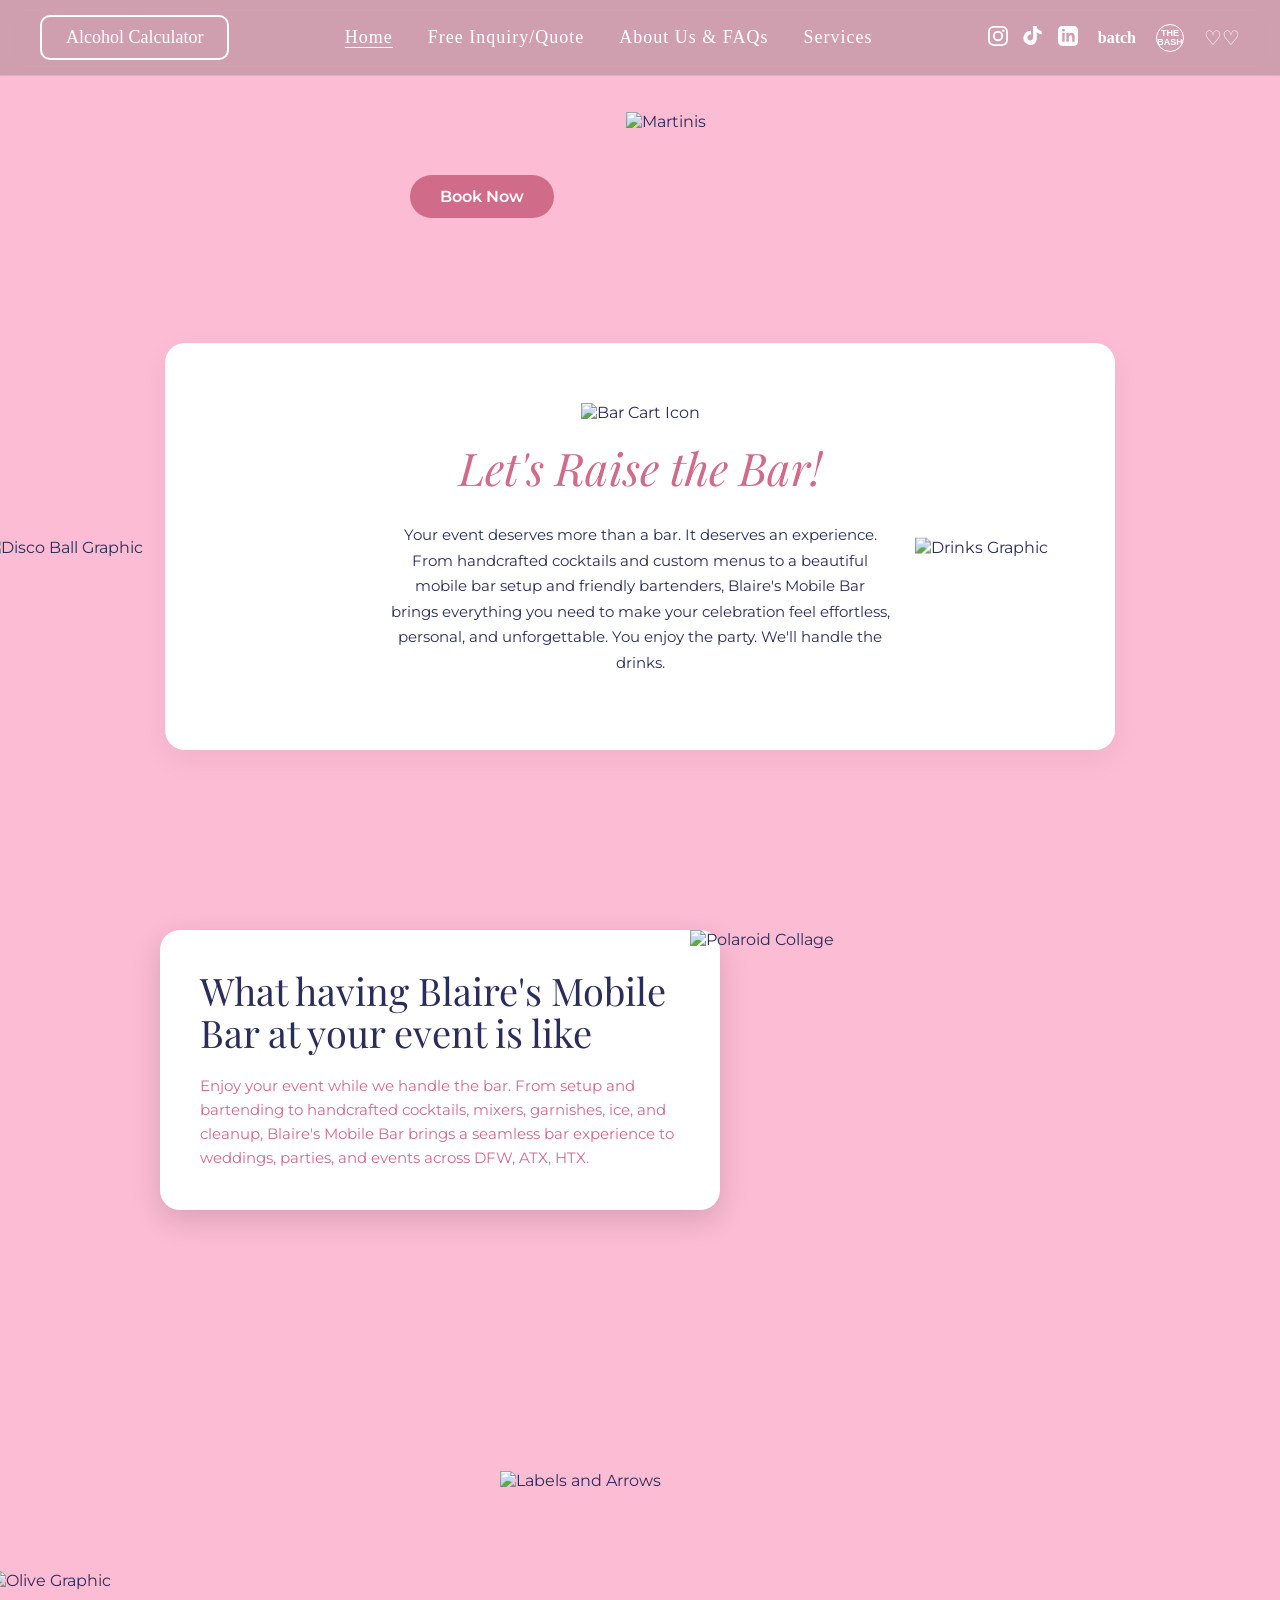
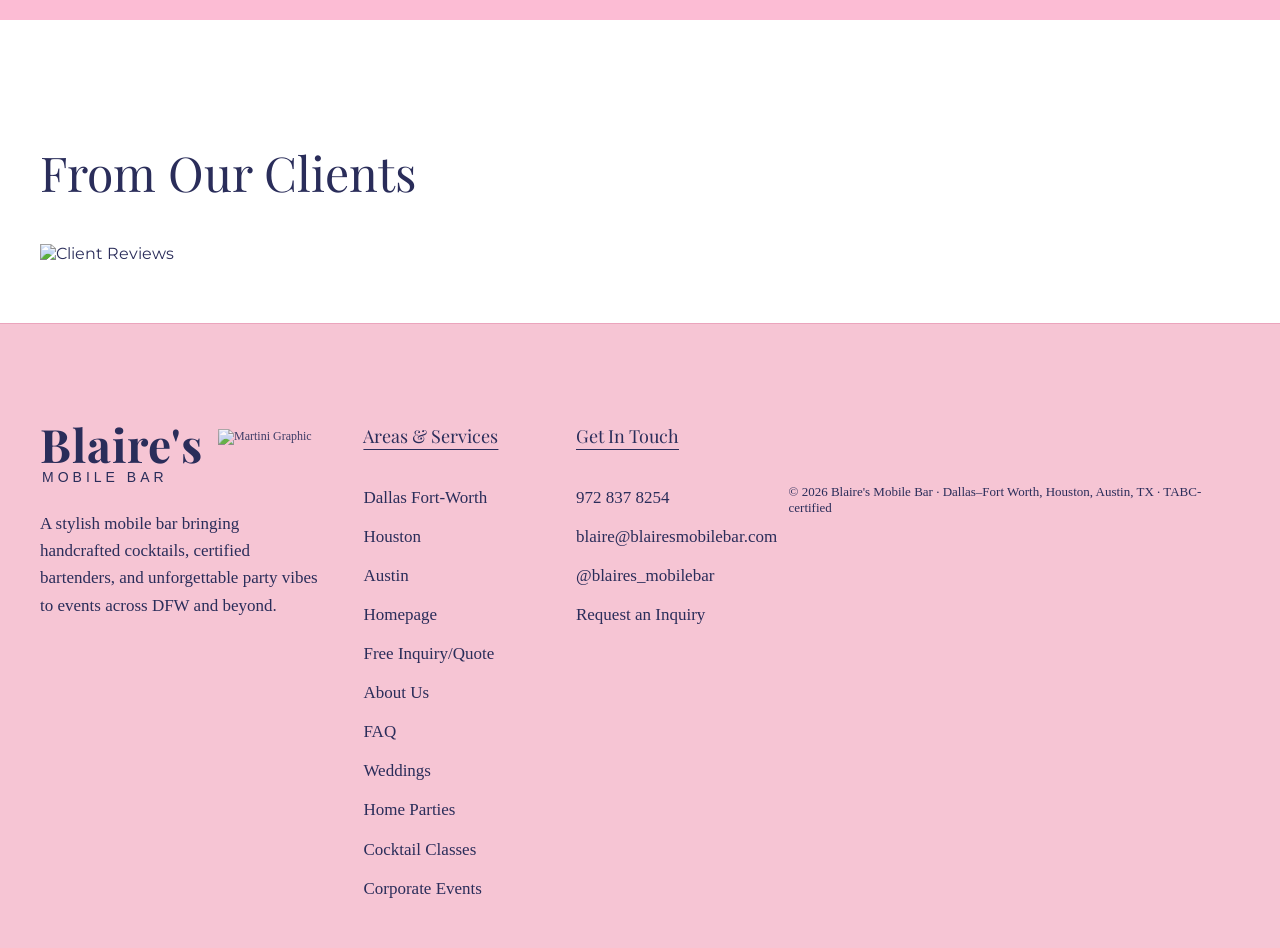
==== index.html @ 7f36cc10 "Add files via upload" ====
<!DOCTYPE html>
<html lang="en">
<head>
    <meta charset="UTF-8">
    <meta name="viewport" content="width=device-width, initial-scale=1.0">
    <title>Blaire's Mobile Bar</title>
    
    <!-- Meta Pixel Code -->
    <script>
    !function(f,b,e,v,n,t,s)
    {if(f.fbq)return;n=f.fbq=function(){n.callMethod?
    n.callMethod.apply(n,arguments):n.queue.push(arguments)};
    if(!f._fbq)f._fbq=n;n.push=n;n.loaded=!0;n.version='2.0';
    n.queue=[];t=b.createElement(e);t.async=!0;
    t.src=v;s=b.getElementsByTagName(e)[0];
    s.parentNode.insertBefore(t,s)}(window, document,'script',
    'https://connect.facebook.net/en_US/fbevents.js');
    fbq('init', '1625877711459147');
    fbq('track', 'PageView');
    </script>
    <noscript><img height="1" width="1" style="display:none"
    src="https://www.facebook.com/tr?id=1625877711459147&ev=PageView&noscript=1"
    /></noscript>
    <!-- End Meta Pixel Code -->

    <link rel="stylesheet" href="style.css">
</head>
<body>

    <!-- Navigation Header -->
    <header style="position: fixed; top: 0; left: 0; width: 100%; z-index: 1000; background-color: rgba(140, 115, 121, 0.4); backdrop-filter: blur(8px); -webkit-backdrop-filter: blur(8px); display: flex; align-items: center; justify-content: space-between; padding: 15px 40px; box-sizing: border-box; font-family: Georgia, serif; border-bottom: 1px solid rgba(255, 255, 255, 0.2);">
        
        <!-- Styled Button -->
        <a href="#" class="btn" style="background-color: transparent; border: 2px solid white; border-radius: 10px; font-family: Georgia, serif; text-transform: none; font-size: 18px; font-weight: normal; color: white; padding: 10px 24px; text-decoration: none; display: inline-block;">Alcohol Calculator</a>
        
        <!-- Navigation Links -->
        <ul class="nav-links" style="display: flex; gap: 35px; list-style: none; margin: 0; padding: 0; align-items: center;">
            <li><a href="index.html" style="font-family: Georgia, serif; font-size: 18px; color: white; text-decoration: underline; text-underline-offset: 4px; text-transform: none;">Home</a></li>
            <li><a href="quote.html" style="font-family: Georgia, serif; font-size: 18px; color: white; text-decoration: none; text-transform: none;">Free Inquiry/Quote</a></li>
            <li><a href="about.html" style="font-family: Georgia, serif; font-size: 18px; color: white; text-decoration: none; text-transform: none;">About Us & FAQs</a></li>
            <li><a href="services.html" style="font-family: Georgia, serif; font-size: 18px; color: white; text-decoration: none; text-transform: none;">Services</a></li>
        </ul>
        
        <!-- Socials & Partners (Linked) -->
        <div class="socials-partners" style="display: flex; align-items: center; gap: 15px; color: white;">
            <!-- Instagram -->
            <a href="https://www.instagram.com/blaires_mobilebar/" target="_blank" style="color: white; text-decoration: none;">
                <svg width="20" height="20" fill="currentColor" viewBox="0 0 24 24"><path d="M12 2.163c3.204 0 3.584.012 4.85.07 3.252.148 4.771 1.691 4.919 4.919.058 1.265.069 1.645.069 4.849 0 3.205-.012 3.584-.069 4.849-.149 3.225-1.664 4.771-4.919 4.919-1.266.058-1.644.07-4.85.07-3.204 0-3.584-.012-4.849-.07-3.26-.149-4.771-1.699-4.919-4.92-.058-1.265-.07-1.644-.07-4.849 0-3.204.013-3.583.07-4.849.149-3.227 1.664-4.771 4.919-4.919 1.266-.057 1.645-.069 4.849-.069zM12 0C8.741 0 8.333.014 7.053.072 2.695.272.273 2.69.073 7.051.014 8.333 0 8.741 0 12c0 3.259.014 3.668.072 4.948.2 4.358 2.618 6.78 6.98 6.98 1.281.058 1.689.072 4.948.072 3.259 0 3.668-.014 4.948-.072 4.354-.2 6.782-2.618 6.979-6.98.059-1.28.073-1.689.073-4.948 0-3.259-.014-3.667-.072-4.947-.196-4.354-2.617-6.78-6.979-6.98C15.668.014 15.259 0 12 0zm0 5.838a6.162 6.162 0 100 12.324 6.162 6.162 0 000-12.324zM12 16a4 4 0 110-8 4 4 0 010 8zm6.406-11.845a1.44 1.44 0 100 2.881 1.44 1.44 0 000-2.881z"/></svg>
            </a>
            <!-- TikTok -->
            <a href="https://tiktok.com/@blaires.mobile.bar" target="_blank" style="color: white; text-decoration: none;">
                <svg width="20" height="20" fill="currentColor" viewBox="0 0 24 24"><path d="M12.53.02C13.84 0 15.14.01 16.44 0c.08 1.53.63 3.09 1.75 4.17 1.12 1.11 2.7 1.62 4.24 1.79v4.03c-1.44-.07-2.88-.52-4.11-1.28a7.86 7.86 0 01-1.79-1.57V15c-.01 1.4-.33 2.83-1.01 4.1-.73 1.35-1.92 2.47-3.37 3.05a8.77 8.77 0 01-6.14.07 8.52 8.52 0 01-3.67-2.65A8.77 8.77 0 01.32 15a8.88 8.88 0 013.22-7.16 8.52 8.52 0 016.14-1.64v4.06c-.95-.08-1.93.09-2.77.58-.87.51-1.48 1.45-1.6 2.46-.11.96.16 1.98.74 2.77s1.5 1.28 2.49 1.27a3.48 3.48 0 003.49-3.48V.02h.53z"/></svg>
            </a>
            <!-- LinkedIn -->
            <a href="https://www.linkedin.com/company/blaire-s-mobile-bar/" target="_blank" style="color: white; text-decoration: none;">
                <svg width="20" height="20" fill="currentColor" viewBox="0 0 24 24"><path d="M19 0h-14c-2.761 0-5 2.239-5 5v14c0 2.761 2.239 5 5 5h14c2.762 0 5-2.239 5-5v-14c0-2.761-2.238-5-5-5zm-11 19h-3v-11h3v11zm-1.5-12.268c-.966 0-1.75-.779-1.75-1.75s.784-1.75 1.75-1.75 1.75.779 1.75 1.75-.784 1.75-1.75 1.75zm13.5 12.268h-3v-5.604c0-3.368-4-3.113-4 0v5.604h-3v-11h3v1.765c1.396-2.586 7-2.777 7 2.476v6.759z"/></svg>
            </a>
            <!-- Batch -->
            <a href="https://letsbatch.com/experiences/fb91f2fe-104f-4f2c-a0b3-4a798e4db5f9" target="_blank" style="color: white; text-decoration: none; display: flex; align-items: center;">
                <span style="font-family: Georgia, serif; font-size: 16px; font-weight: bold; margin-left: 5px;">batch</span>
            </a>
            <!-- THE BASH badge -->
            <a href="https://www.thebash.com/bartender/blaire-s-mobile-bar-service" target="_blank" style="color: white; text-decoration: none; display: flex; align-items: center;">
                <span style="font-family: 'Helvetica Neue', Helvetica, Arial, sans-serif; font-size: 9px; font-weight: bold; border: 1px solid white; border-radius: 50%; width: 26px; height: 26px; display: flex; align-items: center; justify-content: center; text-transform: uppercase; line-height: 1; text-align: center; margin-left: 5px;">the bash</span>
            </a>
            <!-- Zola (Double Hearts) -->
            <a href="https://www.zola.com/wedding-vendors/wedding-bar-services/blaire-s-mobile-bar" target="_blank" style="color: white; text-decoration: none; display: flex; align-items: center;">
                <span style="font-size: 20px; line-height: 1; margin-left: 5px;">♡♡</span>
            </a>
        </div>
        
    </header>

    <main>
        <!-- Hero Section -->
        <section class="hero" style="text-align: center; padding: 100px 20px; background-image: url('images/Home banner background.png'); background-size: cover; background-position: center;">
            
            <!-- Adding the top 3 martinis graphic -->
            <img src="images/Three martinis from home banner.png" alt="Martinis" style="position:relative; left: 100px; margin-bottom: 0px;">
            

            <a href="quote.html" class="btn" onclick="fbq('track', 'Contact');" style="position:relative; bottom: -75px; left: -200px;">Book Now</a>
        </section>

        <!-- Intro Section (Let's Raise the Bar) -->
        <section style="padding: 100px 20px; overflow: hidden;">
            <div style="position: relative; max-width: 950px; margin: 0 auto;">
                
                <!-- Left Disco Ball Graphic -->
                <img src="images/Disco Ball.png" alt="Disco Ball Graphic" style="position: absolute; left: -180px; top: 50%; transform: translateY(-50%); width: 420px; z-index: 3; pointer-events: none;">
                
                <!-- Right Drinks Graphic -->
                <img src="images/Drink on let's raise the bar.png" alt="Drinks Graphic" style="position: absolute; right: -120px; top: 50%; transform: translateY(-50%); width: 320px; z-index: 3; pointer-events: none;">
                
                <!-- The White Card -->
                <div class="white-card" style="margin: 0; position: relative; z-index: 2; padding: 60px 40px;">
                    
                    <div style="max-width: 500px; margin: 0 auto; position: relative; z-index: 4;">
                        <!-- Mini Bar Cart Icon -->
                        <img src="images/Mini Bar Cart home page.png" alt="Bar Cart Icon" style="width: 50px; margin-bottom: 15px;">
                        
                        <h2 style="font-size: 45px; color: #d16b8a; font-style: italic; margin-top: 0; margin-bottom: 25px;">Let's Raise the Bar!</h2>
                        <p style="font-size: 15px; line-height: 1.7;">Your event deserves more than a bar. It deserves an experience. From handcrafted cocktails and custom menus to a beautiful mobile bar setup and friendly bartenders, Blaire's Mobile Bar brings everything you need to make your celebration feel effortless, personal, and unforgettable. You enjoy the party. We'll handle the drinks.</p>
                    </div>
                    
                </div>
            </div>
        </section>

        <!-- What it's Like Section (Exact 1-to-1 Canva Match) -->
        <section style="padding: 60px 20px; background-image: url('images/background for what its like.png'); background-size: cover; background-position: center;">
            
            <!-- Fixed canvas container to lock all coordinates exactly like Canva -->
            <div style="position: relative; max-width: 1000px; height: 650px; margin: 0 auto;">
                
                <!-- The White Card (Top Left) -->
                <div class="white-card" style="margin: 0; position: absolute; top: 20px; left: 20px; width: 480px; text-align: left; padding: 40px; z-index: 2; box-shadow: 0 10px 30px rgba(0,0,0,0.15);">
                    <h2 style="font-size: 38px; line-height: 1.1; margin-top: 0; margin-bottom: 20px; color: var(--nav-dark); font-weight: normal;">
                        What having Blaire's Mobile<br>Bar at your event is like
                    </h2>
                    <!-- Exact line breaks and pink text added to match screenshot -->
                    <p style="color: #d16b8a; font-size: 15px; line-height: 1.6; margin-bottom: 0; font-weight: 400;">
                        Enjoy your event while we handle the bar. From setup and<br>
                        bartending to handcrafted cocktails, mixers, garnishes, ice, and<br>
                        cleanup, Blaire's Mobile Bar brings a seamless bar experience to<br>
                        weddings, parties, and events across DFW, ATX, HTX.
                    </p>
                </div>
                
                <!-- The Polaroids -->
                <img src="images/home triple image - what its like.png" alt="Polaroid Collage" style="position: absolute; right: -100px; top: 20px; width: 550px; z-index: 3; pointer-events: none;">
                
                <!-- The Olive Stick -->
                <img src="images/Olive stick what's it like having.png" alt="Olive Graphic" style="position: absolute; left: -150px; bottom: -30px; width: 500px; z-index: 4; pointer-events: none;">
                
                <!-- The Pink Pills and Arrows -->
                <img src="images/graphics for -what its like.png" alt="Labels and Arrows" style="position: absolute; left: 360px; bottom: 70px; width: 720px; z-index: 5; pointer-events: none;">
                
            </div>
        </section>

        <!-- Reviews Section -->
        <section class="reviews-section" style="position: relative; overflow: hidden; padding-bottom: 60px;">
            <div style="max-width: 1200px; margin: 0 auto 30px; position: relative; z-index: 2;">
                <h2 style="font-size: 48px; text-align: left; color: var(--nav-dark); font-weight: normal;">From Our Clients</h2>
            </div>
            
            <!-- This is the giant pink line-art cocktail behind the reviews -->
            <img src="images/Martini Glasses from Our Clients.png" alt="Martini Line Art" style="position: absolute; right: -50px; top: -50px; height: 120%; opacity: 0.3; z-index: 1; pointer-events: none;">

            <!-- The single exported Canva image for all the review boxes -->
            <div style="max-width: 1200px; margin: 0 auto; position: relative; z-index: 2;">
                <img src="images/Reviews from our homepage.png" alt="Client Reviews" style="width: 100%;">
            </div>
        </section>
    </main>

    <!-- Footer -->
    <footer style="background-color: #f6c5d4; padding: 100px 40px 40px; font-family: Georgia, serif; color: #2a2d5a; position: relative; z-index: 1;">
        
        <!-- Strict 3-Column Layout -->
        <div style="max-width: 1200px; margin: 0 auto; display: flex; justify-content: space-between; align-items: flex-start;">
            
            <!-- Column 1: Logo & Bio (40% width) -->
            <div style="width: 40%; padding-right: 40px;">
                <!-- Logo Area -->
                <div style="display: flex; align-items: center; margin-bottom: 25px;">
                    <div style="display: flex; flex-direction: column; justify-content: center;">
                        <h2 style="font-family: 'Playfair Display', Georgia, serif; font-size: 46px; font-weight: bold; margin: 0; color: #2a2d5a; line-height: 0.9; letter-spacing: 1px;">Blaire's</h2>
                        <p style="font-family: 'Helvetica Neue', Helvetica, Arial, sans-serif; font-size: 14px; letter-spacing: 4px; margin: 4px 0 0 2px; color: #2a2d5a; font-weight: 500;">MOBILE BAR</p>
                    </div>
                    <!-- Martini Graphic -->
                    <img src="images/Small Martini on top of weddings.png" alt="Martini Graphic" style="height: 50px; margin-left: 15px; opacity: 0.9;">
                </div>
                
                <!-- Bio Text -->
                <p style="font-size: 17px; line-height: 1.6; color: #2a2d5a; margin: 0; max-width: 380px;">
                    A stylish mobile bar bringing handcrafted cocktails, certified bartenders, and unforgettable party vibes to events across DFW and beyond.
                </p>
            </div>

            <!-- Column 2: Areas & Services (30% width) -->
            <div style="width: 30%;">
                <h4 style="font-size: 18px; font-weight: normal; text-decoration: underline; text-underline-offset: 6px; margin-top: 0; margin-bottom: 30px; color: #2a2d5a;">Areas & Services</h4>
                <ul style="list-style: none; padding: 0; margin: 0; line-height: 2.3; font-size: 17px;">
                    <li style="color: #2a2d5a;">Dallas Fort-Worth</li>
                    <li style="color: #2a2d5a;">Houston</li>
                    <li style="color: #2a2d5a;">Austin</li>
                    <li><a href="index.html" style="color: #2a2d5a; text-decoration: none;">Homepage</a></li>
                    <li><a href="quote.html" style="color: #2a2d5a; text-decoration: none;">Free Inquiry/Quote</a></li>
                    <li><a href="about.html" style="color: #2a2d5a; text-decoration: none;">About Us</a></li>
                    <li><a href="about.html" style="color: #2a2d5a; text-decoration: none;">FAQ</a></li>
                    <li><a href="services.html" style="color: #2a2d5a; text-decoration: none;">Weddings</a></li>
                    <li><a href="services.html" style="color: #2a2d5a; text-decoration: none;">Home Parties</a></li>
                    <li><a href="services.html" style="color: #2a2d5a; text-decoration: none;">Cocktail Classes</a></li>
                    <li><a href="services.html" style="color: #2a2d5a; text-decoration: none;">Corporate Events</a></li>
                </ul>
            </div>

            <!-- Column 3: Get In Touch (30% width) -->
            <div style="width: 30%;">
                <h4 style="font-size: 18px; font-weight: normal; text-decoration: underline; text-underline-offset: 6px; margin-top: 0; margin-bottom: 30px; color: #2a2d5a;">Get In Touch</h4>
                <ul style="list-style: none; padding: 0; margin: 0; line-height: 2.3; font-size: 17px;">
                    <li style="color: #2a2d5a;">972 837 8254</li>
                    <li><a href="mailto:blaire@blairesmobilebar.com" style="color: #2a2d5a; text-decoration: none;">blaire@blairesmobilebar.com</a></li>
                    <li><a href="https://www.instagram.com/blaires_mobilebar/" target="_blank" style="color: #2a2d5a; text-decoration: none;">@blaires_mobilebar</a></li>
                    <li><a href="quote.html" style="color: #2a2d5a; text-decoration: none;">Request an Inquiry</a></li>
                </ul>
            </div>
            
        </div>

        <!-- Bottom Copyright Line -->
        <div style="max-width: 1200px; margin: 60px auto 0; padding-top: 0;">
            <p style="font-size: 13px; color: #2a2d5a; margin: 0;">
                © 2026 Blaire's Mobile Bar &middot; Dallas–Fort Worth, Houston, Austin, TX &middot; TABC-certified
            </p>
        </div>
    </footer>

</body>
</html>
---- style.css ----
/* --- GLOBAL STYLES --- */
@import url('https://fonts.googleapis.com/css2?family=Montserrat:wght@300;400;600&family=Playfair+Display:ital,wght@0,400;0,600;1,400&display=swap');

:root {
    --bg-pink: #fcbcd4; /* Your exact Canva pink */
    --nav-dark: #2a2d5a; /* Your exact text color */
    --text-dark: #2a2d5a; /* Your exact text color */
    --button-pink: #d16b8a; /* Keeping the button slightly darker for contrast */
}

body, html {
    margin: 0;
    padding: 0;
    font-family: 'Montserrat', sans-serif;
    background-color: var(--bg-pink);
    color: var(--text-dark);
}

h1, h2, h3, h4 {
    font-family: 'Playfair Display', serif;
    font-weight: 400;
    color: var(--nav-dark);
}

/* --- NAVIGATION --- */
header {
    background-color: var(--nav-dark);
    padding: 15px 40px;
    display: flex;
    justify-content: space-between;
    align-items: center;
}

.nav-links {
    list-style: none;
    display: flex;
    gap: 30px;
    margin: 0;
    padding: 0;
}

.nav-links a {
    color: white;
    text-decoration: none;
    font-size: 14px;
    text-transform: uppercase;
    letter-spacing: 1px;
}

/* --- BUTTONS --- */
.btn {
    background-color: var(--button-pink);
    color: white;
    padding: 12px 30px;
    border-radius: 30px; /* Pill shape */
    text-decoration: none;
    font-weight: 600;
    display: inline-block;
    border: none;
    cursor: pointer;
    transition: background 0.3s;
}

.btn:hover {
    background-color: #b55a75;
}

/* --- WHITE CARDS --- */
.white-card {
    background-color: white;
    border-radius: 20px;
    padding: 40px;
    max-width: 900px;
    margin: 40px auto;
    text-align: center;
    box-shadow: 0 10px 30px rgba(0,0,0,0.05);
}

/* --- FOOTER --- */
footer {
    background-color: var(--bg-pink);
    border-top: 1px solid #eba5bd;
    padding: 40px;
    display: flex;
    justify-content: space-around;
    font-size: 12px;
}
/* --- SPLIT LAYOUTS (For About & FAQ pages) --- */
.split-section {
    display: flex;
    flex-wrap: wrap;
    align-items: center;
    justify-content: center;
    gap: 40px;
    padding: 60px 20px;
}

.split-image {
    flex: 1;
    min-width: 300px;
    max-width: 500px;
}

.split-image img {
    width: 100%;
    border-radius: 20px;
    box-shadow: 0 10px 30px rgba(0,0,0,0.1);
}

.split-text {
    flex: 1;
    min-width: 300px;
    max-width: 600px;
}

/* --- FAQ ACCORDIONS --- */
.faq-section {
    background-color: white;
    padding: 60px 20px;
}

details {
    margin-bottom: 15px;
    border-bottom: 1px solid var(--bg-pink);
    padding-bottom: 10px;
}

summary {
    font-weight: 600;
    color: var(--button-pink);
    cursor: pointer;
    list-style: none; /* Hides default arrow in some browsers */
    display: flex;
    align-items: center;
    gap: 10px;
}

summary::before {
    content: "→"; /* Replicates your Canva arrow */
    font-size: 18px;
}

details p {
    padding-left: 28px;
    font-size: 14px;
    line-height: 1.6;
    color: var(--text-dark);
}

/* --- INQUIRY FORM --- */
.form-container {
    background-color: var(--bg-pink);
    padding: 60px 20px;
}

.custom-form {
    background-color: rgba(255, 255, 255, 0.4);
    padding: 40px;
    border-radius: 20px;
    max-width: 800px;
    margin: 0 auto;
}

.form-group {
    margin-bottom: 20px;
    text-align: left;
}

.form-group label {
    display: block;
    font-weight: 600;
    margin-bottom: 8px;
    font-size: 14px;
}

.form-control {
    width: 100%;
    padding: 12px;
    border: none;
    border-radius: 8px;
    background-color: rgba(255, 255, 255, 0.7);
    font-family: 'Montserrat', sans-serif;
}

.checkbox-group label {
    font-weight: 400;
    display: flex;
    align-items: center;
    gap: 10px;
    margin-bottom: 10px;
}
/* --- SERVICES / WHAT'S INCLUDED GRID --- */
.included-grid {
    display: grid;
    grid-template-columns: 1fr 1fr;
    gap: 15px;
    margin-top: 20px;
    text-align: left;
}

.included-item {
    background-color: #f7ede8; /* Light tan color from Canva */
    padding: 15px 20px;
    border-radius: 12px;
    display: flex;
    align-items: center;
    gap: 15px;
    font-size: 13px;
    font-weight: 600;
}

/* --- PHOTO GALLERY GRID --- */
.gallery-section {
    padding: 60px 20px;
    background-color: white;
    text-align: center;
}

.gallery-grid {
    display: grid;
    grid-template-columns: repeat(4, 1fr);
    gap: 20px;
    max-width: 1000px;
    margin: 30px auto 0;
}

.gallery-grid img {
    width: 100%;
    height: 250px;
    object-fit: cover;
    border-radius: 15px;
}
/* --- REVIEWS SECTION --- */
.reviews-section {
    background-color: white;
    padding: 80px 20px;
    position: relative; /* Allows positioning of the background graphic */
    overflow: hidden;
}

.reviews-grid {
    display: grid;
    grid-template-columns: repeat(4, 1fr);
    gap: 20px;
    max-width: 1200px;
    margin: 0 auto;
    position: relative;
    z-index: 2; /* Keeps text above the background graphic */
}

.review-card {
    background-color: #ff99b8; /* The darker pink for the review boxes */
    padding: 30px 20px;
    border-radius: 15px;
    text-align: center;
    color: var(--nav-dark);
    font-size: 12px;
    line-height: 1.6;
    display: flex;
    flex-direction: column;
    justify-content: space-between;
}

.review-stars {
    color: gold;
    font-size: 20px;
    margin-top: 15px;
}
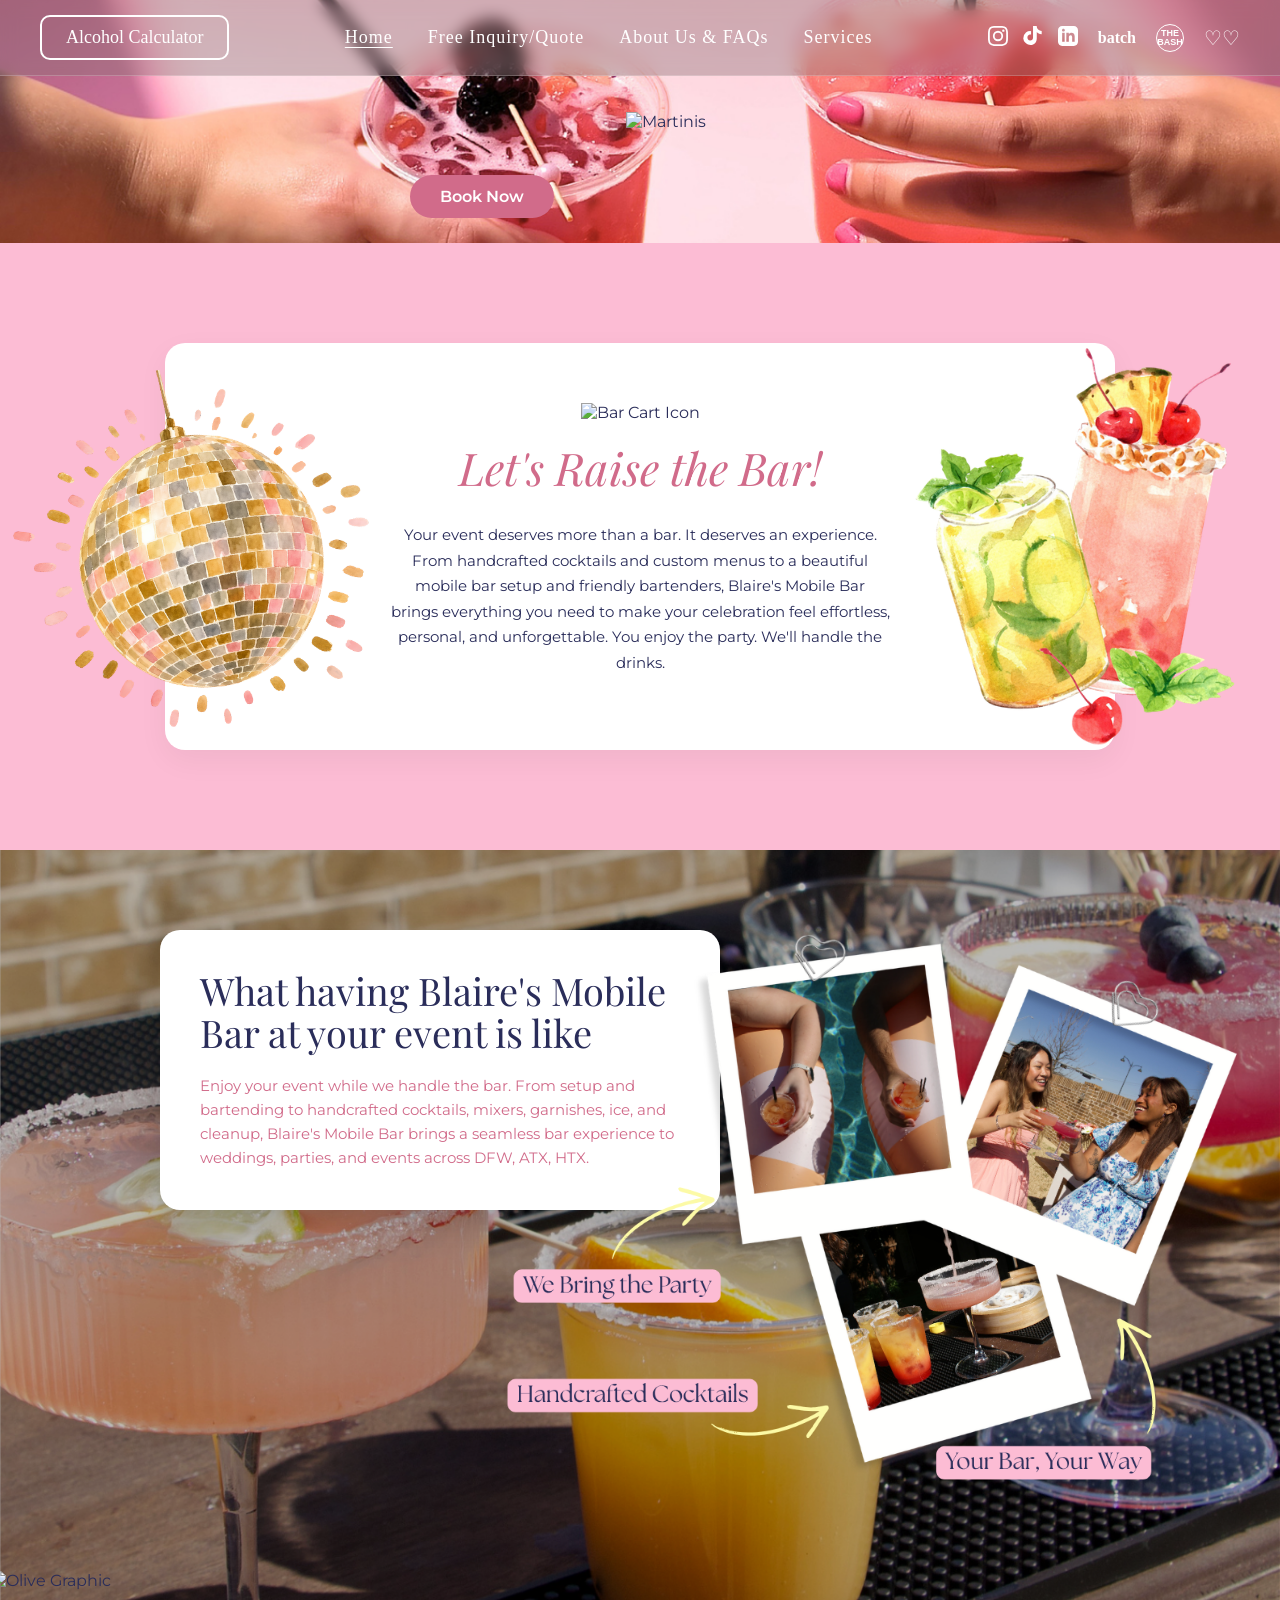
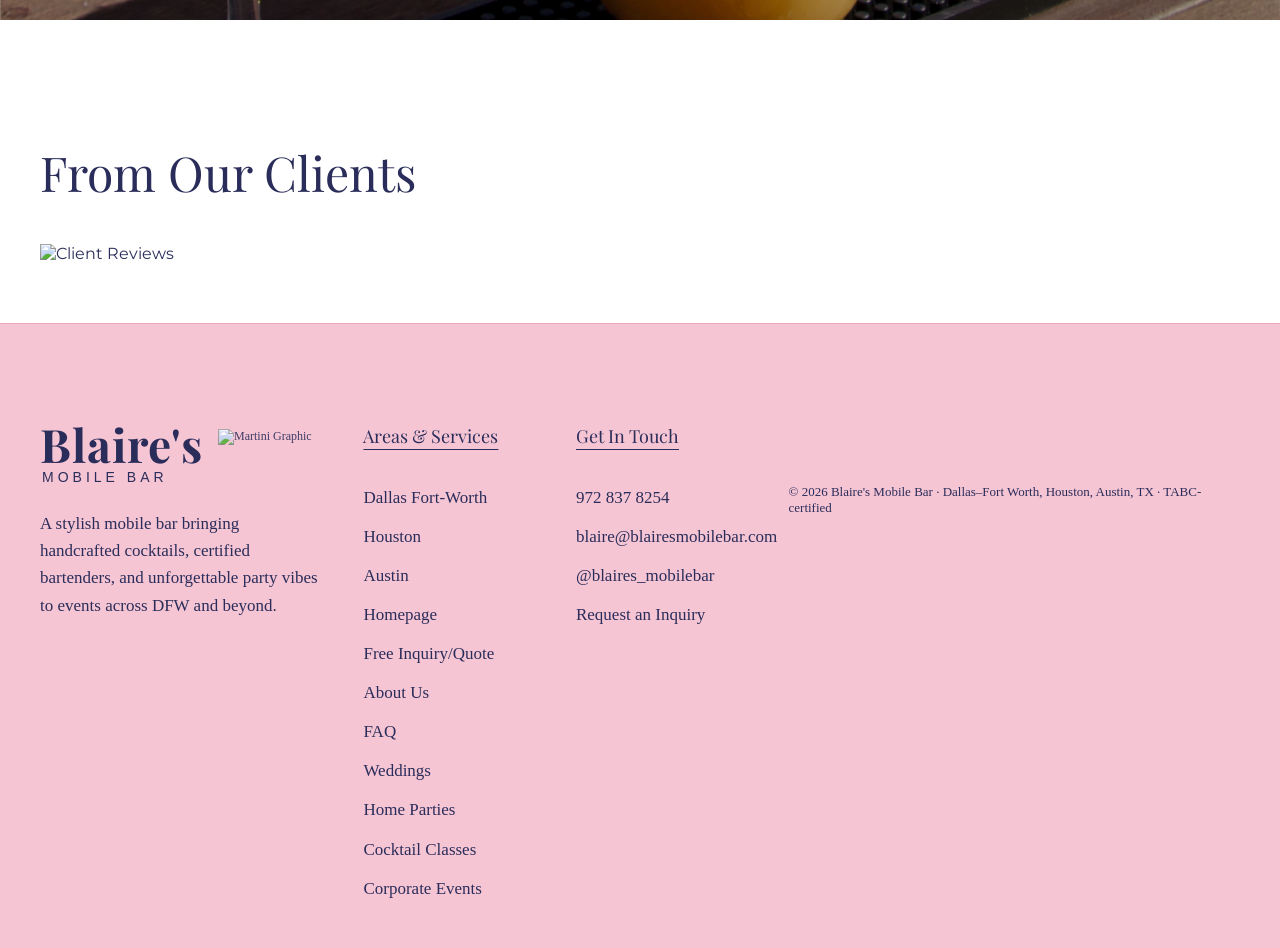
==== commit 9a108108: "Fixed folder pathing" ====
--- a/index.html
+++ b/index.html
@@ -73,10 +73,10 @@
 
     <main>
         <!-- Hero Section -->
-        <section class="hero" style="text-align: center; padding: 100px 20px; background-image: url('images/Home banner background.png'); background-size: cover; background-position: center;">
+        <section class="hero" style="text-align: center; padding: 100px 20px; background-image: url('Images/Home banner background.png'); background-size: cover; background-position: center;">
             
             <!-- Adding the top 3 martinis graphic -->
-            <img src="images/Three martinis from home banner.png" alt="Martinis" style="position:relative; left: 100px; margin-bottom: 0px;">
+            <img src="Images/Three martinis from home banner.png" alt="Martinis" style="position:relative; left: 100px; margin-bottom: 0px;">
             
 
             <a href="quote.html" class="btn" onclick="fbq('track', 'Contact');" style="position:relative; bottom: -75px; left: -200px;">Book Now</a>
@@ -87,17 +87,17 @@
             <div style="position: relative; max-width: 950px; margin: 0 auto;">
                 
                 <!-- Left Disco Ball Graphic -->
-                <img src="images/Disco Ball.png" alt="Disco Ball Graphic" style="position: absolute; left: -180px; top: 50%; transform: translateY(-50%); width: 420px; z-index: 3; pointer-events: none;">
+                <img src="Images/Disco Ball.png" alt="Disco Ball Graphic" style="position: absolute; left: -180px; top: 50%; transform: translateY(-50%); width: 420px; z-index: 3; pointer-events: none;">
                 
                 <!-- Right Drinks Graphic -->
-                <img src="images/Drink on let's raise the bar.png" alt="Drinks Graphic" style="position: absolute; right: -120px; top: 50%; transform: translateY(-50%); width: 320px; z-index: 3; pointer-events: none;">
+                <img src="Images/Drink on let's raise the bar.png" alt="Drinks Graphic" style="position: absolute; right: -120px; top: 50%; transform: translateY(-50%); width: 320px; z-index: 3; pointer-events: none;">
                 
                 <!-- The White Card -->
                 <div class="white-card" style="margin: 0; position: relative; z-index: 2; padding: 60px 40px;">
                     
                     <div style="max-width: 500px; margin: 0 auto; position: relative; z-index: 4;">
                         <!-- Mini Bar Cart Icon -->
-                        <img src="images/Mini Bar Cart home page.png" alt="Bar Cart Icon" style="width: 50px; margin-bottom: 15px;">
+                        <img src="Images/Mini Bar Cart home page.png" alt="Bar Cart Icon" style="width: 50px; margin-bottom: 15px;">
                         
                         <h2 style="font-size: 45px; color: #d16b8a; font-style: italic; margin-top: 0; margin-bottom: 25px;">Let's Raise the Bar!</h2>
                         <p style="font-size: 15px; line-height: 1.7;">Your event deserves more than a bar. It deserves an experience. From handcrafted cocktails and custom menus to a beautiful mobile bar setup and friendly bartenders, Blaire's Mobile Bar brings everything you need to make your celebration feel effortless, personal, and unforgettable. You enjoy the party. We'll handle the drinks.</p>
@@ -108,7 +108,7 @@
         </section>
 
         <!-- What it's Like Section (Exact 1-to-1 Canva Match) -->
-        <section style="padding: 60px 20px; background-image: url('images/background for what its like.png'); background-size: cover; background-position: center;">
+        <section style="padding: 60px 20px; background-image: url('Images/background for what its like.png'); background-size: cover; background-position: center;">
             
             <!-- Fixed canvas container to lock all coordinates exactly like Canva -->
             <div style="position: relative; max-width: 1000px; height: 650px; margin: 0 auto;">
@@ -128,13 +128,13 @@
                 </div>
                 
                 <!-- The Polaroids -->
-                <img src="images/home triple image - what its like.png" alt="Polaroid Collage" style="position: absolute; right: -100px; top: 20px; width: 550px; z-index: 3; pointer-events: none;">
+                <img src="Images/home triple image - what its like.png" alt="Polaroid Collage" style="position: absolute; right: -100px; top: 20px; width: 550px; z-index: 3; pointer-events: none;">
                 
                 <!-- The Olive Stick -->
-                <img src="images/Olive stick what's it like having.png" alt="Olive Graphic" style="position: absolute; left: -150px; bottom: -30px; width: 500px; z-index: 4; pointer-events: none;">
+                <img src="Images/Olive stick what's it like having.png" alt="Olive Graphic" style="position: absolute; left: -150px; bottom: -30px; width: 500px; z-index: 4; pointer-events: none;">
                 
                 <!-- The Pink Pills and Arrows -->
-                <img src="images/graphics for -what its like.png" alt="Labels and Arrows" style="position: absolute; left: 360px; bottom: 70px; width: 720px; z-index: 5; pointer-events: none;">
+                <img src="Images/graphics for -what its like.png" alt="Labels and Arrows" style="position: absolute; left: 360px; bottom: 70px; width: 720px; z-index: 5; pointer-events: none;">
                 
             </div>
         </section>
@@ -146,11 +146,11 @@
             </div>
             
             <!-- This is the giant pink line-art cocktail behind the reviews -->
-            <img src="images/Martini Glasses from Our Clients.png" alt="Martini Line Art" style="position: absolute; right: -50px; top: -50px; height: 120%; opacity: 0.3; z-index: 1; pointer-events: none;">
+            <img src="Images/Martini Glasses from Our Clients.png" alt="Martini Line Art" style="position: absolute; right: -50px; top: -50px; height: 120%; opacity: 0.3; z-index: 1; pointer-events: none;">
 
             <!-- The single exported Canva image for all the review boxes -->
             <div style="max-width: 1200px; margin: 0 auto; position: relative; z-index: 2;">
-                <img src="images/Reviews from our homepage.png" alt="Client Reviews" style="width: 100%;">
+                <img src="Images/Reviews from our homepage.png" alt="Client Reviews" style="width: 100%;">
             </div>
         </section>
     </main>
@@ -170,7 +170,7 @@
                         <p style="font-family: 'Helvetica Neue', Helvetica, Arial, sans-serif; font-size: 14px; letter-spacing: 4px; margin: 4px 0 0 2px; color: #2a2d5a; font-weight: 500;">MOBILE BAR</p>
                     </div>
                     <!-- Martini Graphic -->
-                    <img src="images/Small Martini on top of weddings.png" alt="Martini Graphic" style="height: 50px; margin-left: 15px; opacity: 0.9;">
+                    <img src="Images/Small Martini on top of weddings.png" alt="Martini Graphic" style="height: 50px; margin-left: 15px; opacity: 0.9;">
                 </div>
                 
                 <!-- Bio Text -->
@@ -219,4 +219,4 @@
     </footer>
 
 </body>
-</html>+</html>
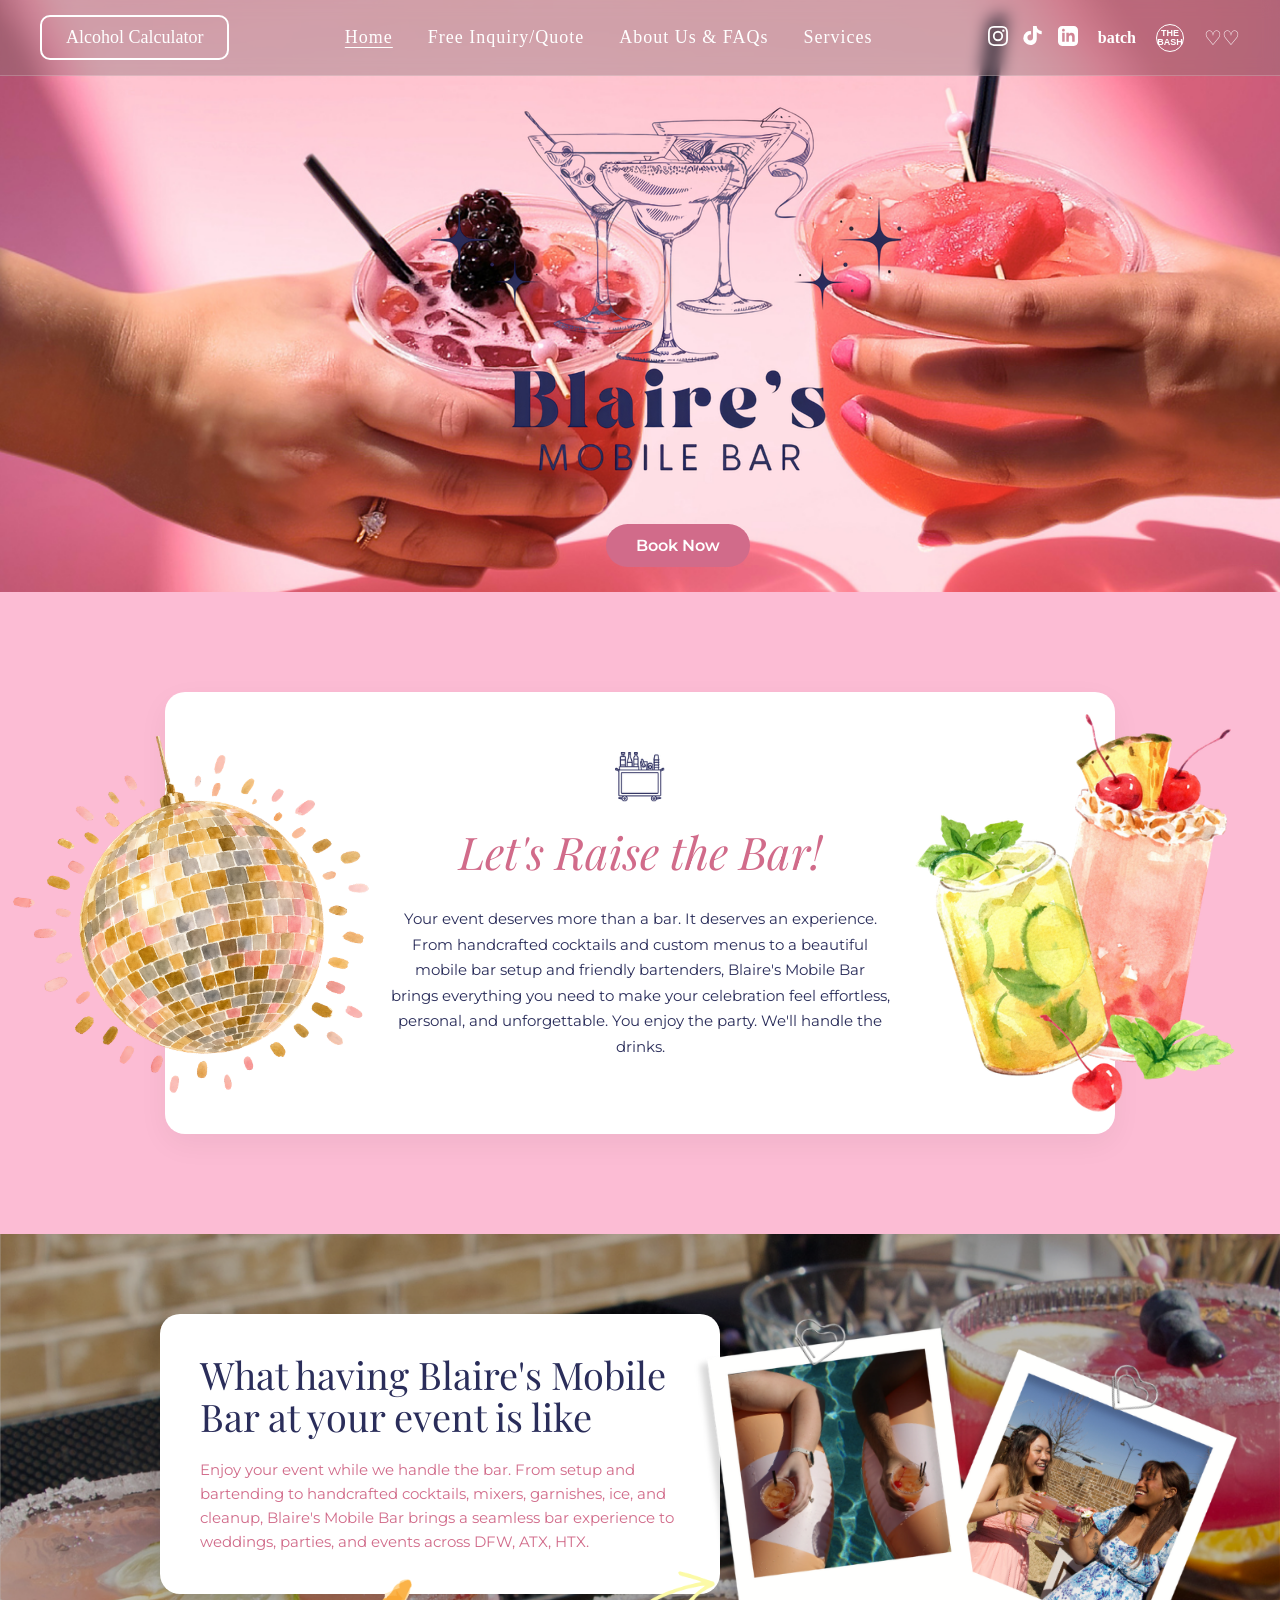
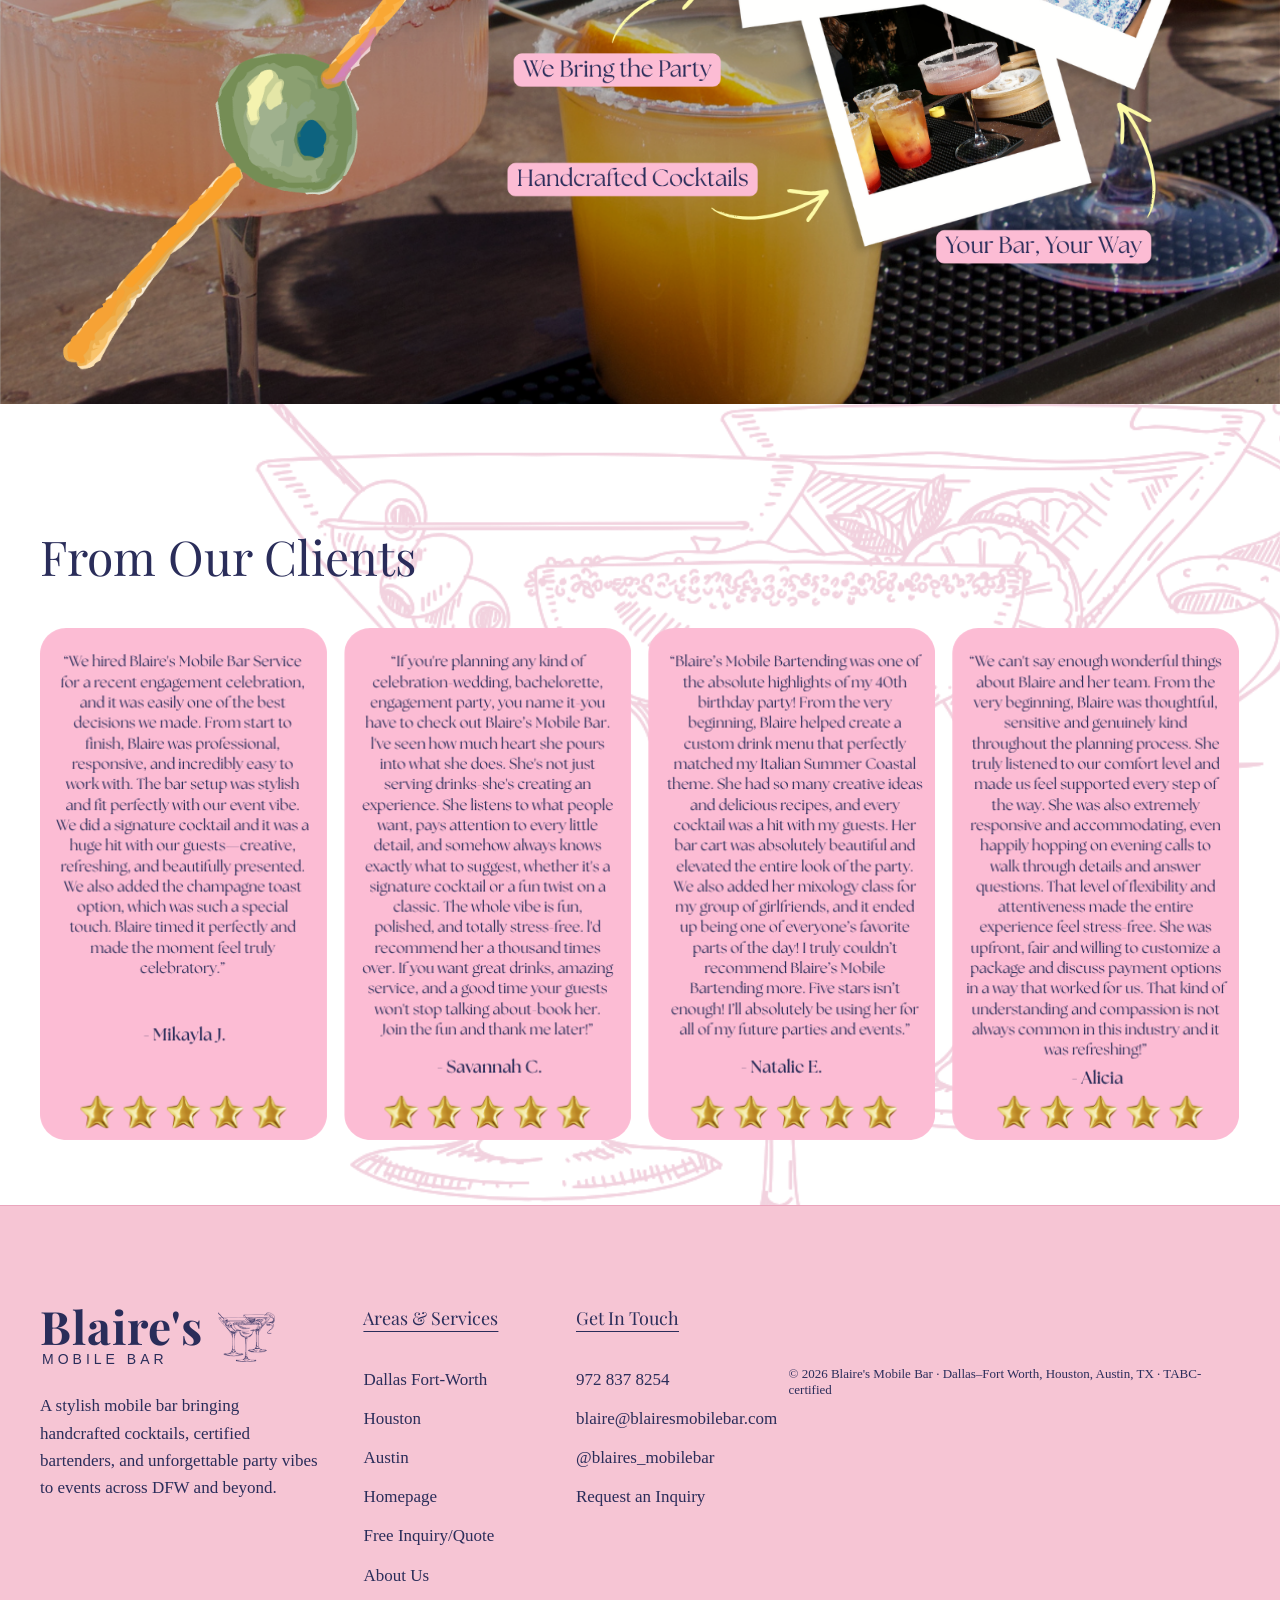
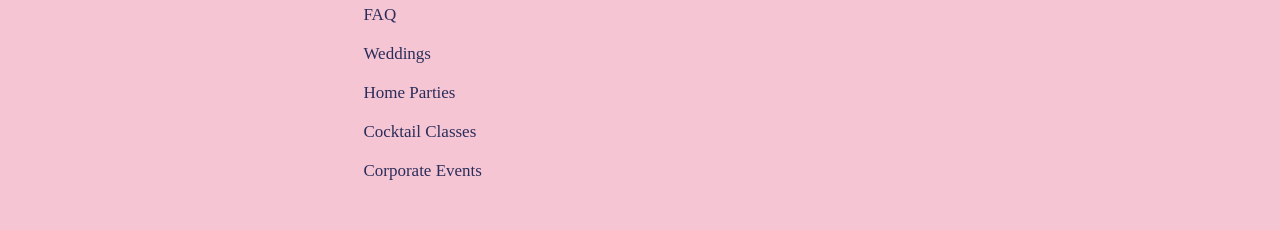
==== commit 4cb9b2fc: "Update print statement from 'Hello' to 'Goodbye'" ====
--- a/index.html
+++ b/index.html
@@ -31,7 +31,7 @@
     <header style="position: fixed; top: 0; left: 0; width: 100%; z-index: 1000; background-color: rgba(140, 115, 121, 0.4); backdrop-filter: blur(8px); -webkit-backdrop-filter: blur(8px); display: flex; align-items: center; justify-content: space-between; padding: 15px 40px; box-sizing: border-box; font-family: Georgia, serif; border-bottom: 1px solid rgba(255, 255, 255, 0.2);">
         
         <!-- Styled Button -->
-        <a href="#" class="btn" style="background-color: transparent; border: 2px solid white; border-radius: 10px; font-family: Georgia, serif; text-transform: none; font-size: 18px; font-weight: normal; color: white; padding: 10px 24px; text-decoration: none; display: inline-block;">Alcohol Calculator</a>
+        <a href="calculator.html" class="btn" style="background-color: transparent; border: 2px solid white; border-radius: 10px; font-family: Georgia, serif; text-transform: none; font-size: 18px; font-weight: normal; color: white; padding: 10px 24px; text-decoration: none; display: inline-block;">Alcohol Calculator</a>
         
         <!-- Navigation Links -->
         <ul class="nav-links" style="display: flex; gap: 35px; list-style: none; margin: 0; padding: 0; align-items: center;">
--- a/style.css
+++ b/style.css
@@ -265,4 +265,173 @@
     color: gold;
     font-size: 20px;
     margin-top: 15px;
-}+}
+/* =========================================
+   MOBILE RESPONSIVENESS FIXES (FINAL)
+   ========================================= */
+@media (max-width: 850px) {
+    
+    /* 1. COMPACT FIXED HEADER (Follows you as you scroll!) */
+    header {
+        position: fixed !important;
+        padding: 10px 15px !important;
+        flex-direction: column !important;
+        gap: 8px !important;
+        background-color: rgba(140, 115, 121, 0.98) !important; /* Slightly darker so it's easy to read over scrolling text */
+    }
+    
+    /* Hide socials on mobile so the header doesn't cover half the phone screen */
+    .socials-partners {
+        display: none !important; 
+    }
+    
+    .nav-links {
+        gap: 15px !important;
+        flex-wrap: wrap !important;
+        justify-content: center !important;
+    }
+    
+    .nav-links a {
+        font-size: 14px !important;
+    }
+
+    header .btn {
+        font-size: 13px !important;
+        padding: 6px 16px !important;
+    }
+
+    /* Add space to the top of the page so the fixed header doesn't cover your Hero sections */
+    main {
+        padding-top: 100px !important;
+    }
+
+    /* 2. FIX JAGGED TEXT (Ignores desktop line-breaks on mobile) */
+    h1 br, h2 br, p br {
+        display: none !important;
+    }
+
+    /* 3. LAYOUT BLOCKS & CARDS */
+    div[style*="min-width: 400px"],
+    div[style*="min-width: 450px"],
+    div[style*="min-width: 350px"],
+    div[style*="min-width: 300px"] {
+        min-width: 100% !important;
+    }
+    
+    section > div, .white-card {
+        flex-direction: column !important;
+        gap: 20px !important;
+        padding: 25px 20px !important;
+        width: 100% !important;
+        box-sizing: border-box !important;
+    }
+    
+    div[style*="width: 480px"] {
+        width: 100% !important;
+        top: 0 !important;
+        left: 0 !important;
+        position: relative !important;
+    }
+
+    /* Un-fix the "What it's like" section height */
+    div[style*="height: 650px"] {
+        height: auto !important;
+        display: flex !important;
+        flex-direction: column !important;
+        padding: 20px 0 !important;
+    }
+
+    /* 4. FIX GRIDS */
+    div[style*="grid-template-columns"] {
+        grid-template-columns: 1fr !important;
+    }
+
+    /* 5. TYPOGRAPHY SCALING */
+    h1 { font-size: 36px !important; }
+    h2 { font-size: 28px !important; }
+    p { font-size: 15px !important; }
+
+    /* 6. FAQ ACCORDION FIXES */
+    summary {
+        align-items: center !important;
+    }
+    summary p {
+        font-size: 15px !important;
+        line-height: 1.3 !important;
+    }
+    summary div {
+        padding-top: 0 !important; 
+    }
+    summary svg {
+        width: 20px !important;
+        height: 20px !important;
+        flex-shrink: 0 !important;
+    }
+
+    /* 7. IMAGES & GRAPHICS */
+    video {
+        width: 100% !important;
+        height: auto !important;
+    }
+    
+    /* Home page specific overrides */
+    .hero img {
+        left: 0 !important;
+        max-width: 100% !important;
+        margin: 0 auto 20px !important;
+    }
+    
+    .hero a.btn {
+        left: 0 !important;
+        bottom: 0 !important;
+        margin: 0 auto !important;
+    }
+    
+    /* Center and scale the Polaroids */
+    img[alt="Polaroid Collage"] {
+        position: relative !important;
+        right: 0 !important;
+        top: 0 !important;
+        max-width: 90% !important;
+        margin: 20px auto 0 !important;
+        display: block !important;
+    }
+
+    /* Hide messy background floating graphics on mobile to keep it perfectly clean */
+    img[alt="Olive Graphic"],
+    img[alt="Labels and Arrows"],
+    img[alt="Disco Ball Graphic"],
+    img[alt="Drinks Graphic"] {
+        display: none !important;
+    }
+
+    /* Hide the muddy FAQ background watermarks */
+    img[alt="Champagne Flutes"],
+    img[alt="Balloons"],
+    img[alt="Bar tools"],
+    img[alt="Drinks Illustration"] {
+        display: none !important;
+    }
+
+    /* PRESERVE the Martini Line Art behind the Reviews */
+    img[alt="Martini Line Art"] {
+        display: block !important;
+        opacity: 0.2 !important; /* Keeps it subtle behind the review image */
+        position: absolute !important;
+        right: -30px !important;
+        top: 0 !important;
+        height: 100% !important; /* Stretches to fit the section */
+        width: auto !important;
+        max-width: none !important; /* Prevents it from getting squished */
+    }
+
+    /* 8. FOOTER FIXES */
+    footer > div {
+        flex-direction: column !important;
+        gap: 30px !important;
+    }
+    footer > div > div {
+        width: 100% !important;
+        padding-right: 0 !important;
+    }
+}
